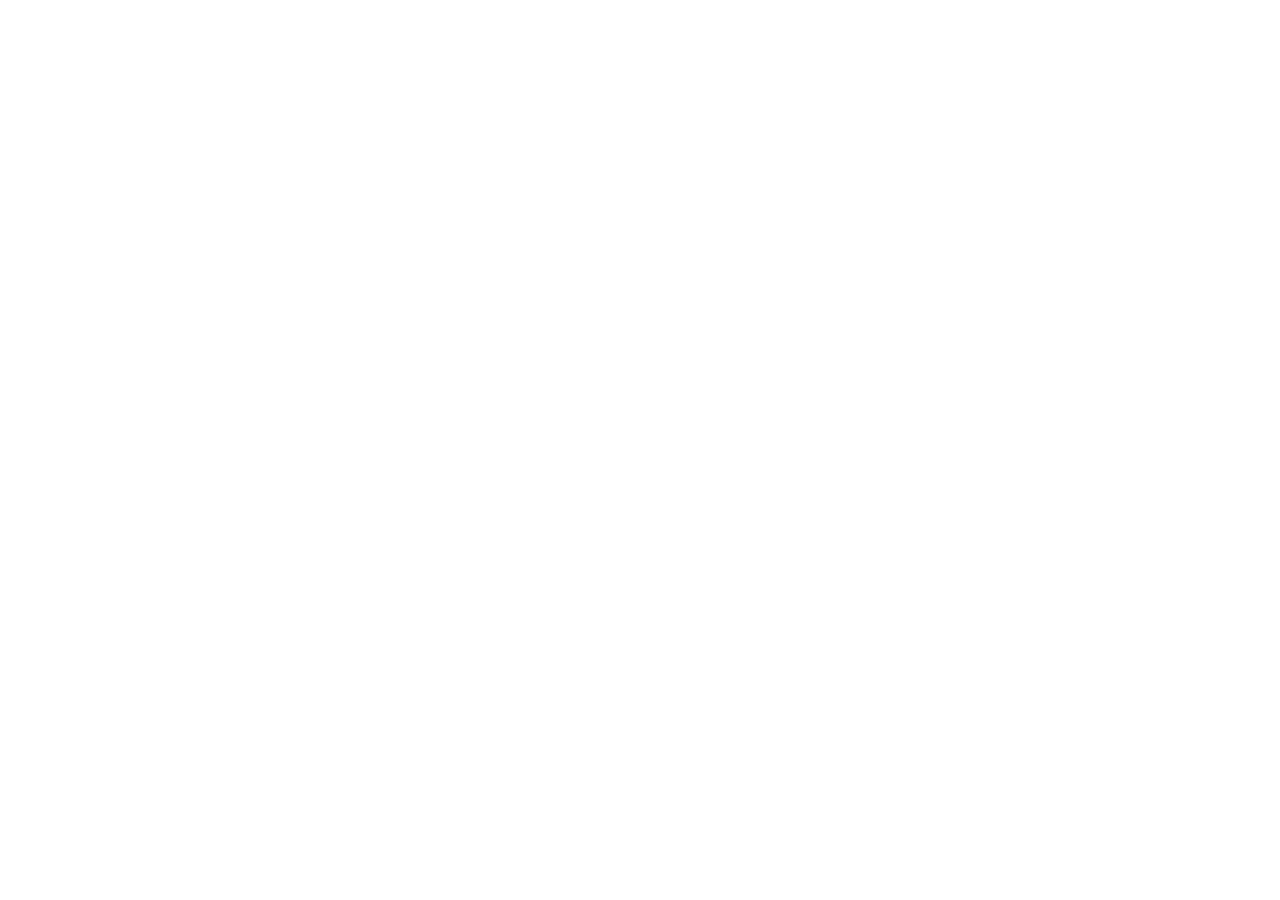
==== delete-account.html @ 54053873 "Add files via upload landing page, privacy page, delete account" ====
<!DOCTYPE html>
<html lang="en">
<head>
  <meta charset="UTF-8" />
  <meta name="viewport" content="width=device-width, initial-scale=1.0" />
  <title>Delete Account — PlantID</title>
  <meta name="description" content="How to delete your PlantID account and all associated data." />
  <link rel="stylesheet" href="style.css" />
  <link rel="icon" href="data:image/svg+xml,<svg xmlns='http://www.w3.org/2000/svg' viewBox='0 0 100 100'><text y='.9em' font-size='90'>🌿</text></svg>" />
</head>
<body class="lang-en">

<!-- ── Nav ────────────────────────────────────────────────────────────────── -->
<nav class="nav">
  <div class="nav-inner">
    <a href="index.html" class="nav-logo"><span>🌿</span> PlantID</a>
    <ul class="nav-links">
      <li><a href="index.html" lang="en">Home</a><a href="index.html" lang="es">Inicio</a></li>
      <li><a href="privacy.html" lang="en">Privacy</a><a href="privacy.html" lang="es">Privacidad</a></li>
    </ul>
    <div class="lang-toggle">
      <button class="lang-btn active" onclick="setLang('en')">EN</button>
      <button class="lang-btn"       onclick="setLang('es')">ES</button>
    </div>
  </div>
</nav>

<!-- ── Hero ───────────────────────────────────────────────────────────────── -->
<div class="legal-hero">
  <h1 lang="en">Delete Your Account</h1>
  <h1 lang="es">Eliminar tu cuenta</h1>
  <p lang="en">We respect your right to remove your data at any time.</p>
  <p lang="es">Respetamos tu derecho a eliminar tus datos en cualquier momento.</p>
</div>

<!-- ══════════════════════════════════════════════════════════════════════════
     ENGLISH VERSION
═══════════════════════════════════════════════════════════════════════════ -->
<div class="legal-body" lang="en">

  <div class="info-box">
    You can delete your PlantID account at any time. Deletion is permanent and cannot be undone. If you have an active subscription, cancel it in Google Play <strong>before</strong> deleting your account to avoid future charges.
  </div>

  <h2>Option 1 — Delete from the app (recommended)</h2>

  <ol class="steps">
    <li>
      <div>
        <strong>Open PlantID on your Android device</strong>
        Make sure you are signed in to the account you want to delete.
      </div>
    </li>
    <li>
      <div>
        <strong>Go to Settings</strong>
        Tap the settings icon (⚙️) in the top-right corner of the home screen.
      </div>
    </li>
    <li>
      <div>
        <strong>Tap "Account"</strong>
        Scroll down to find the Account section.
      </div>
    </li>
    <li>
      <div>
        <strong>Tap "Delete account"</strong>
        You will see a confirmation dialog explaining what data will be deleted.
      </div>
    </li>
    <li>
      <div>
        <strong>Confirm deletion</strong>
        Type your email address to confirm, then tap "Delete permanently". Your account and all associated data will be deleted immediately.
      </div>
    </li>
  </ol>

  <h2>Option 2 — Request deletion by email</h2>
  <p>If you cannot access the app (e.g., lost device or forgot password), send us a deletion request from the email address associated with your account:</p>

  <a href="mailto:privacy@plantid.app?subject=Account%20Deletion%20Request&body=Please%20delete%20my%20PlantID%20account%20associated%20with%20this%20email%20address." class="email-link">
    📧 privacy@plantid.app
  </a>

  <p>Use the subject line: <strong>"Account Deletion Request"</strong></p>
  <p>We will process your request within <strong>30 days</strong> and send a confirmation email when your account has been deleted.</p>

  <h2>What gets deleted</h2>
  <ul>
    <li>✅ Email address</li>
    <li>✅ Password hash</li>
    <li>✅ Identification credit history</li>
    <li>✅ Subscription plan information</li>
    <li>✅ All verification codes (OTP)</li>
    <li>✅ Google account link (if applicable)</li>
    <li>✅ All other account data stored in our database</li>
  </ul>

  <h2>What is NOT stored (so nothing to delete)</h2>
  <ul>
    <li>📸 <strong>Photos</strong> — never stored on our servers; processed in real time and discarded immediately.</li>
    <li>📍 <strong>GPS coordinates</strong> — used only for regional model selection; not stored after each request.</li>
    <li>💳 <strong>Payment data</strong> — handled entirely by Google Play; we never see or store your card details.</li>
  </ul>

  <div class="warning-box">
    <strong>⚠️ Important: Cancel your subscription first</strong><br>
    If you have an active PlantID Premium subscription, go to <strong>Google Play → Subscriptions → PlantID → Cancel</strong> before deleting your account. Deleting the app account does not automatically cancel your Google Play subscription.
  </div>

  <h2>How to cancel your subscription in Google Play</h2>
  <ol class="steps">
    <li>
      <div>
        <strong>Open Google Play Store</strong>
        Tap your profile icon in the top-right corner.
      </div>
    </li>
    <li>
      <div>
        <strong>Go to "Payments & subscriptions"</strong>
        Then tap "Subscriptions".
      </div>
    </li>
    <li>
      <div>
        <strong>Find PlantID Premium</strong>
        Tap on it to open the subscription details.
      </div>
    </li>
    <li>
      <div>
        <strong>Tap "Cancel subscription"</strong>
        Follow the prompts to confirm cancellation. You will retain Premium access until the end of the current billing period.
      </div>
    </li>
  </ol>

  <h2>Data retention after deletion</h2>
  <p>After your account is deleted:</p>
  <ul>
    <li>All personal data is permanently removed from our active database.</li>
    <li>Backup systems may retain data for up to <strong>30 additional days</strong> before it is purged from all systems.</li>
    <li>Anonymized, aggregated usage statistics (e.g., total number of requests per region) may be retained for service improvement purposes. These statistics cannot be linked back to any individual.</li>
  </ul>

  <h2>Questions?</h2>
  <p>If you have any questions about account deletion or your personal data, contact us:</p>
  <a href="mailto:privacy@plantid.app" class="email-link">📧 privacy@plantid.app</a>
  <p>See also our <a href="privacy.html">Privacy Policy</a> for full details on how we handle your data.</p>

</div>

<!-- ══════════════════════════════════════════════════════════════════════════
     SPANISH VERSION
═══════════════════════════════════════════════════════════════════════════ -->
<div class="legal-body" lang="es">

  <div class="info-box">
    Podés eliminar tu cuenta de PlantID en cualquier momento. La eliminación es permanente y no puede deshacerse. Si tenés una suscripción activa, cancelala en Google Play <strong>antes</strong> de eliminar tu cuenta para evitar cargos futuros.
  </div>

  <h2>Opción 1 — Eliminar desde la app (recomendado)</h2>

  <ol class="steps">
    <li>
      <div>
        <strong>Abrí PlantID en tu dispositivo Android</strong>
        Asegurate de estar logueado con la cuenta que querés eliminar.
      </div>
    </li>
    <li>
      <div>
        <strong>Ir a Configuración</strong>
        Tocá el ícono de configuración (⚙️) en la esquina superior derecha de la pantalla principal.
      </div>
    </li>
    <li>
      <div>
        <strong>Tocar "Cuenta"</strong>
        Desplazate hacia abajo para encontrar la sección de Cuenta.
      </div>
    </li>
    <li>
      <div>
        <strong>Tocar "Eliminar cuenta"</strong>
        Verás un cuadro de confirmación que explica qué datos se eliminarán.
      </div>
    </li>
    <li>
      <div>
        <strong>Confirmar la eliminación</strong>
        Ingresá tu dirección de email para confirmar, luego tocá "Eliminar permanentemente". Tu cuenta y todos los datos asociados se eliminarán de inmediato.
      </div>
    </li>
  </ol>

  <h2>Opción 2 — Solicitar eliminación por email</h2>
  <p>Si no podés acceder a la app (por ejemplo, dispositivo perdido o contraseña olvidada), envianos una solicitud de eliminación desde la dirección de email asociada a tu cuenta:</p>

  <a href="mailto:privacy@plantid.app?subject=Solicitud%20de%20Eliminacion%20de%20Cuenta&body=Por%20favor%20eliminen%20mi%20cuenta%20de%20PlantID%20asociada%20a%20este%20email." class="email-link">
    📧 privacy@plantid.app
  </a>

  <p>Usá el asunto: <strong>"Solicitud de Eliminación de Cuenta"</strong></p>
  <p>Procesaremos tu solicitud dentro de los <strong>30 días</strong> y te enviaremos un email de confirmación cuando tu cuenta haya sido eliminada.</p>

  <h2>Qué se elimina</h2>
  <ul>
    <li>✅ Dirección de email</li>
    <li>✅ Hash de contraseña</li>
    <li>✅ Historial de créditos de identificación</li>
    <li>✅ Información del plan de suscripción</li>
    <li>✅ Todos los códigos de verificación (OTP)</li>
    <li>✅ Vínculo con cuenta de Google (si aplica)</li>
    <li>✅ Todos los demás datos de cuenta almacenados en nuestra base de datos</li>
  </ul>

  <h2>Qué NO se almacena (por lo tanto nada que eliminar)</h2>
  <ul>
    <li>📸 <strong>Fotos</strong> — nunca se almacenan en nuestros servidores; se procesan en tiempo real y se descartan de inmediato.</li>
    <li>📍 <strong>Coordenadas GPS</strong> — se usan solo para seleccionar el modelo regional; no se almacenan después de cada solicitud.</li>
    <li>💳 <strong>Datos de pago</strong> — gestionados completamente por Google Play; nunca vemos ni almacenamos los datos de tu tarjeta.</li>
  </ul>

  <div class="warning-box">
    <strong>⚠️ Importante: Cancelá tu suscripción primero</strong><br>
    Si tenés una suscripción activa a PlantID Premium, andá a <strong>Google Play → Suscripciones → PlantID → Cancelar</strong> antes de eliminar tu cuenta. Eliminar la cuenta de la app no cancela automáticamente tu suscripción de Google Play.
  </div>

  <h2>Cómo cancelar tu suscripción en Google Play</h2>
  <ol class="steps">
    <li>
      <div>
        <strong>Abrí Google Play Store</strong>
        Tocá tu ícono de perfil en la esquina superior derecha.
      </div>
    </li>
    <li>
      <div>
        <strong>Ir a "Pagos y suscripciones"</strong>
        Luego tocá "Suscripciones".
      </div>
    </li>
    <li>
      <div>
        <strong>Encontrá PlantID Premium</strong>
        Tocá para abrir los detalles de la suscripción.
      </div>
    </li>
    <li>
      <div>
        <strong>Tocar "Cancelar suscripción"</strong>
        Seguí las instrucciones para confirmar la cancelación. Conservarás el acceso Premium hasta el final del período de facturación actual.
      </div>
    </li>
  </ol>

  <h2>Retención de datos después de la eliminación</h2>
  <p>Después de eliminar tu cuenta:</p>
  <ul>
    <li>Todos los datos personales se eliminan permanentemente de nuestra base de datos activa.</li>
    <li>Los sistemas de respaldo pueden retener datos por hasta <strong>30 días adicionales</strong> antes de que se purguen de todos los sistemas.</li>
    <li>Las estadísticas de uso anonimizadas y agregadas (por ejemplo, número total de solicitudes por región) pueden conservarse para mejorar el servicio. Estas estadísticas no pueden vincularse a ningún individuo.</li>
  </ul>

  <h2>¿Tenés preguntas?</h2>
  <p>Si tenés preguntas sobre la eliminación de cuenta o tus datos personales, contactanos:</p>
  <a href="mailto:privacy@plantid.app" class="email-link">📧 privacy@plantid.app</a>
  <p>Consultá también nuestra <a href="privacy.html">Política de Privacidad</a> para todos los detalles sobre cómo manejamos tus datos.</p>

</div>

<!-- ── Footer ──────────────────────────────────────────────────────────────── -->
<footer class="footer">
  <ul class="footer-links">
    <li><a href="index.html">PlantID</a></li>
    <li><a href="privacy.html" lang="en">Privacy Policy</a><a href="privacy.html" lang="es">Política de Privacidad</a></li>
    <li><a href="delete-account.html" lang="en">Delete Account</a><a href="delete-account.html" lang="es">Borrar Cuenta</a></li>
  </ul>
  <p lang="en">&copy; 2025 PlantID. For research and educational use only.</p>
  <p lang="es">&copy; 2025 PlantID. Solo para uso educativo e investigación.</p>
</footer>

<script>
  function setLang(lang) {
    document.body.className = 'lang-' + lang;
    document.documentElement.lang = lang;
    localStorage.setItem('plantid-lang', lang);
    document.querySelectorAll('.lang-btn').forEach(btn => {
      btn.classList.toggle('active', btn.textContent.trim().toLowerCase() === lang);
    });
  }
  const saved = localStorage.getItem('plantid-lang') || 'en';
  setLang(saved);
</script>
</body>
</html>
---- style.css ----
/* ── Reset & base ─────────────────────────────────────────────────────────── */
*, *::before, *::after { box-sizing: border-box; margin: 0; padding: 0; }

:root {
  --green-dark:   #1b4332;
  --green-mid:    #2d6a4f;
  --green-main:   #40916c;
  --green-light:  #74c69d;
  --green-pale:   #d8f3dc;
  --green-bg:     #f0faf4;
  --text-dark:    #1a1a2e;
  --text-mid:     #4a4a6a;
  --text-light:   #6c757d;
  --white:        #ffffff;
  --radius:       12px;
  --shadow:       0 4px 24px rgba(0,0,0,.09);
  --shadow-sm:    0 2px 10px rgba(0,0,0,.06);
}

html { scroll-behavior: smooth; }

body {
  font-family: -apple-system, BlinkMacSystemFont, 'Segoe UI', Roboto, Helvetica, Arial, sans-serif;
  color: var(--text-dark);
  background: var(--white);
  line-height: 1.65;
  font-size: 16px;
}

a { color: var(--green-main); text-decoration: none; }
a:hover { text-decoration: underline; }

img { max-width: 100%; display: block; }

/* ── Language hidden ──────────────────────────────────────────────────────── */
[lang="en"], [lang="es"] { display: none; }
body.lang-en [lang="en"] { display: revert; }
body.lang-es [lang="es"] { display: revert; }

/* ── Nav ──────────────────────────────────────────────────────────────────── */
.nav {
  position: sticky;
  top: 0;
  z-index: 100;
  background: rgba(255,255,255,.92);
  backdrop-filter: blur(10px);
  border-bottom: 1px solid var(--green-pale);
  padding: 0 24px;
}
.nav-inner {
  max-width: 960px;
  margin: 0 auto;
  display: flex;
  align-items: center;
  justify-content: space-between;
  height: 60px;
  gap: 16px;
}
.nav-logo {
  display: flex;
  align-items: center;
  gap: 10px;
  font-weight: 700;
  font-size: 1.1rem;
  color: var(--green-dark);
  text-decoration: none;
}
.nav-logo span { font-size: 1.5rem; }
.nav-links {
  display: flex;
  align-items: center;
  gap: 20px;
  list-style: none;
}
.nav-links a {
  font-size: .9rem;
  color: var(--text-mid);
  font-weight: 500;
}
.nav-links a:hover { color: var(--green-main); text-decoration: none; }

/* ── Lang toggle ──────────────────────────────────────────────────────────── */
.lang-toggle {
  display: flex;
  gap: 2px;
  background: var(--green-pale);
  border-radius: 8px;
  padding: 3px;
  flex-shrink: 0;
}
.lang-btn {
  border: none;
  background: transparent;
  padding: 4px 10px;
  border-radius: 6px;
  font-size: .8rem;
  font-weight: 600;
  cursor: pointer;
  color: var(--green-dark);
  transition: background .15s, color .15s;
}
.lang-btn.active {
  background: var(--white);
  color: var(--green-main);
  box-shadow: var(--shadow-sm);
}

/* ── Hero ─────────────────────────────────────────────────────────────────── */
.hero {
  background: linear-gradient(145deg, var(--green-dark) 0%, var(--green-main) 100%);
  color: var(--white);
  padding: 80px 24px 72px;
  text-align: center;
}
.hero-emoji { font-size: 80px; line-height: 1; margin-bottom: 20px; }
.hero h1 {
  font-size: clamp(2rem, 5vw, 3.2rem);
  font-weight: 800;
  letter-spacing: -.5px;
  margin-bottom: 16px;
}
.hero p {
  font-size: clamp(1rem, 2.5vw, 1.2rem);
  opacity: .88;
  max-width: 540px;
  margin: 0 auto 36px;
}
.hero-btns {
  display: flex;
  justify-content: center;
  gap: 14px;
  flex-wrap: wrap;
}
.btn {
  display: inline-flex;
  align-items: center;
  gap: 8px;
  padding: 14px 28px;
  border-radius: 50px;
  font-weight: 700;
  font-size: .95rem;
  transition: transform .15s, box-shadow .15s;
  cursor: pointer;
  border: none;
}
.btn:hover { transform: translateY(-2px); text-decoration: none; }
.btn-primary {
  background: var(--white);
  color: var(--green-dark);
  box-shadow: 0 4px 20px rgba(0,0,0,.2);
}
.btn-primary:hover { box-shadow: 0 8px 30px rgba(0,0,0,.25); }
.btn-outline {
  background: transparent;
  color: var(--white);
  border: 2px solid rgba(255,255,255,.5);
}
.btn-outline:hover { border-color: var(--white); }

/* ── Badges row ───────────────────────────────────────────────────────────── */
.badges {
  display: flex;
  justify-content: center;
  gap: 10px;
  flex-wrap: wrap;
  margin-top: 28px;
}
.badge {
  background: rgba(255,255,255,.15);
  border: 1px solid rgba(255,255,255,.25);
  color: var(--white);
  padding: 5px 14px;
  border-radius: 50px;
  font-size: .82rem;
  font-weight: 600;
}

/* ── Section ──────────────────────────────────────────────────────────────── */
.section { padding: 72px 24px; }
.section-inner { max-width: 960px; margin: 0 auto; }
.section-alt { background: var(--green-bg); }

.section-label {
  text-transform: uppercase;
  font-size: .75rem;
  font-weight: 700;
  letter-spacing: 1.5px;
  color: var(--green-main);
  margin-bottom: 8px;
}
.section h2 {
  font-size: clamp(1.5rem, 3.5vw, 2.2rem);
  font-weight: 800;
  color: var(--green-dark);
  margin-bottom: 12px;
}
.section-sub {
  color: var(--text-mid);
  font-size: 1.05rem;
  max-width: 560px;
  margin-bottom: 48px;
}

/* ── Features grid ────────────────────────────────────────────────────────── */
.features-grid {
  display: grid;
  grid-template-columns: repeat(auto-fit, minmax(240px, 1fr));
  gap: 24px;
}
.feature-card {
  background: var(--white);
  border-radius: var(--radius);
  padding: 28px 24px;
  box-shadow: var(--shadow-sm);
  border: 1px solid var(--green-pale);
  transition: transform .15s, box-shadow .15s;
}
.feature-card:hover {
  transform: translateY(-4px);
  box-shadow: var(--shadow);
}
.feature-icon { font-size: 2.2rem; margin-bottom: 14px; }
.feature-card h3 {
  font-size: 1.05rem;
  font-weight: 700;
  color: var(--green-dark);
  margin-bottom: 8px;
}
.feature-card p { font-size: .92rem; color: var(--text-mid); }

/* ── Regions ──────────────────────────────────────────────────────────────── */
.regions-grid {
  display: grid;
  grid-template-columns: repeat(auto-fit, minmax(180px, 1fr));
  gap: 14px;
  margin-top: 12px;
}
.region-chip {
  background: var(--white);
  border: 1.5px solid var(--green-pale);
  border-radius: var(--radius);
  padding: 16px;
  text-align: center;
  font-size: .88rem;
  font-weight: 600;
  color: var(--green-dark);
}
.region-chip .flag { font-size: 1.4rem; display: block; margin-bottom: 6px; }

/* ── Plans ────────────────────────────────────────────────────────────────── */
.plans-grid {
  display: grid;
  grid-template-columns: repeat(auto-fit, minmax(260px, 1fr));
  gap: 24px;
}
.plan-card {
  border-radius: var(--radius);
  padding: 32px 28px;
  border: 2px solid var(--green-pale);
  position: relative;
}
.plan-card.featured {
  border-color: var(--green-main);
  background: var(--green-dark);
  color: var(--white);
}
.plan-badge {
  position: absolute;
  top: -13px;
  left: 50%;
  transform: translateX(-50%);
  background: var(--green-light);
  color: var(--green-dark);
  font-size: .75rem;
  font-weight: 700;
  padding: 3px 14px;
  border-radius: 50px;
  white-space: nowrap;
}
.plan-name {
  font-size: 1.1rem;
  font-weight: 700;
  margin-bottom: 6px;
}
.plan-price {
  font-size: 2rem;
  font-weight: 800;
  margin: 12px 0 4px;
  color: var(--green-main);
}
.plan-card.featured .plan-price { color: var(--green-light); }
.plan-period { font-size: .85rem; color: var(--text-light); margin-bottom: 24px; }
.plan-card.featured .plan-period { color: rgba(255,255,255,.6); }
.plan-features { list-style: none; }
.plan-features li {
  display: flex;
  align-items: center;
  gap: 10px;
  padding: 6px 0;
  font-size: .92rem;
}
.plan-features li::before { content: '✓'; color: var(--green-main); font-weight: 700; flex-shrink: 0; }
.plan-card.featured .plan-features li::before { color: var(--green-light); }

/* ── CTA ──────────────────────────────────────────────────────────────────── */
.cta {
  background: linear-gradient(135deg, var(--green-dark) 0%, var(--green-mid) 100%);
  color: var(--white);
  text-align: center;
  padding: 72px 24px;
}
.cta h2 {
  font-size: clamp(1.6rem, 4vw, 2.4rem);
  font-weight: 800;
  margin-bottom: 14px;
}
.cta p { opacity: .85; margin-bottom: 32px; font-size: 1.05rem; }

/* ── Footer ───────────────────────────────────────────────────────────────── */
.footer {
  background: var(--green-dark);
  color: rgba(255,255,255,.7);
  padding: 40px 24px;
  text-align: center;
  font-size: .88rem;
}
.footer-links {
  display: flex;
  justify-content: center;
  gap: 24px;
  flex-wrap: wrap;
  margin-bottom: 16px;
  list-style: none;
}
.footer-links a { color: rgba(255,255,255,.7); }
.footer-links a:hover { color: var(--white); text-decoration: none; }

/* ── Legal pages ──────────────────────────────────────────────────────────── */
.legal-hero {
  background: linear-gradient(135deg, var(--green-dark) 0%, var(--green-mid) 100%);
  color: var(--white);
  padding: 60px 24px 50px;
  text-align: center;
}
.legal-hero h1 { font-size: clamp(1.8rem, 4vw, 2.6rem); font-weight: 800; margin-bottom: 10px; }
.legal-hero p { opacity: .8; font-size: .95rem; }

.legal-body {
  max-width: 760px;
  margin: 0 auto;
  padding: 56px 24px;
}
.legal-body h2 {
  font-size: 1.25rem;
  font-weight: 700;
  color: var(--green-dark);
  margin: 40px 0 10px;
  padding-bottom: 8px;
  border-bottom: 2px solid var(--green-pale);
}
.legal-body h2:first-child { margin-top: 0; }
.legal-body p, .legal-body li { color: var(--text-mid); margin-bottom: 10px; font-size: .97rem; }
.legal-body ul { padding-left: 20px; margin-bottom: 12px; }
.legal-body li { margin-bottom: 6px; }
.legal-body strong { color: var(--text-dark); }
.legal-body a { color: var(--green-main); }

.info-box {
  background: var(--green-bg);
  border-left: 4px solid var(--green-main);
  border-radius: 0 var(--radius) var(--radius) 0;
  padding: 16px 20px;
  margin: 20px 0;
  font-size: .95rem;
  color: var(--text-mid);
}

/* Delete steps */
.steps { list-style: none; counter-reset: steps; }
.steps li {
  counter-increment: steps;
  display: flex;
  align-items: flex-start;
  gap: 16px;
  margin-bottom: 20px;
}
.steps li::before {
  content: counter(steps);
  display: flex;
  align-items: center;
  justify-content: center;
  min-width: 32px;
  height: 32px;
  background: var(--green-main);
  color: var(--white);
  border-radius: 50%;
  font-weight: 700;
  font-size: .9rem;
  flex-shrink: 0;
  margin-top: 2px;
}
.steps li div strong { display: block; color: var(--text-dark); margin-bottom: 2px; }

.warning-box {
  background: #fff8e1;
  border-left: 4px solid #f9a825;
  border-radius: 0 var(--radius) var(--radius) 0;
  padding: 16px 20px;
  margin: 20px 0;
  font-size: .95rem;
  color: #5d4037;
}

.email-link {
  display: inline-flex;
  align-items: center;
  gap: 8px;
  background: var(--green-pale);
  border: 1.5px solid var(--green-light);
  border-radius: 8px;
  padding: 10px 18px;
  font-weight: 600;
  color: var(--green-dark);
  margin: 12px 0;
  transition: background .15s;
}
.email-link:hover { background: var(--green-light); color: var(--white); text-decoration: none; }

/* ── Responsive ───────────────────────────────────────────────────────────── */
@media (max-width: 640px) {
  .nav-links { display: none; }
  .section { padding: 52px 20px; }
  .hero { padding: 56px 20px 52px; }
  .legal-body { padding: 40px 20px; }
}
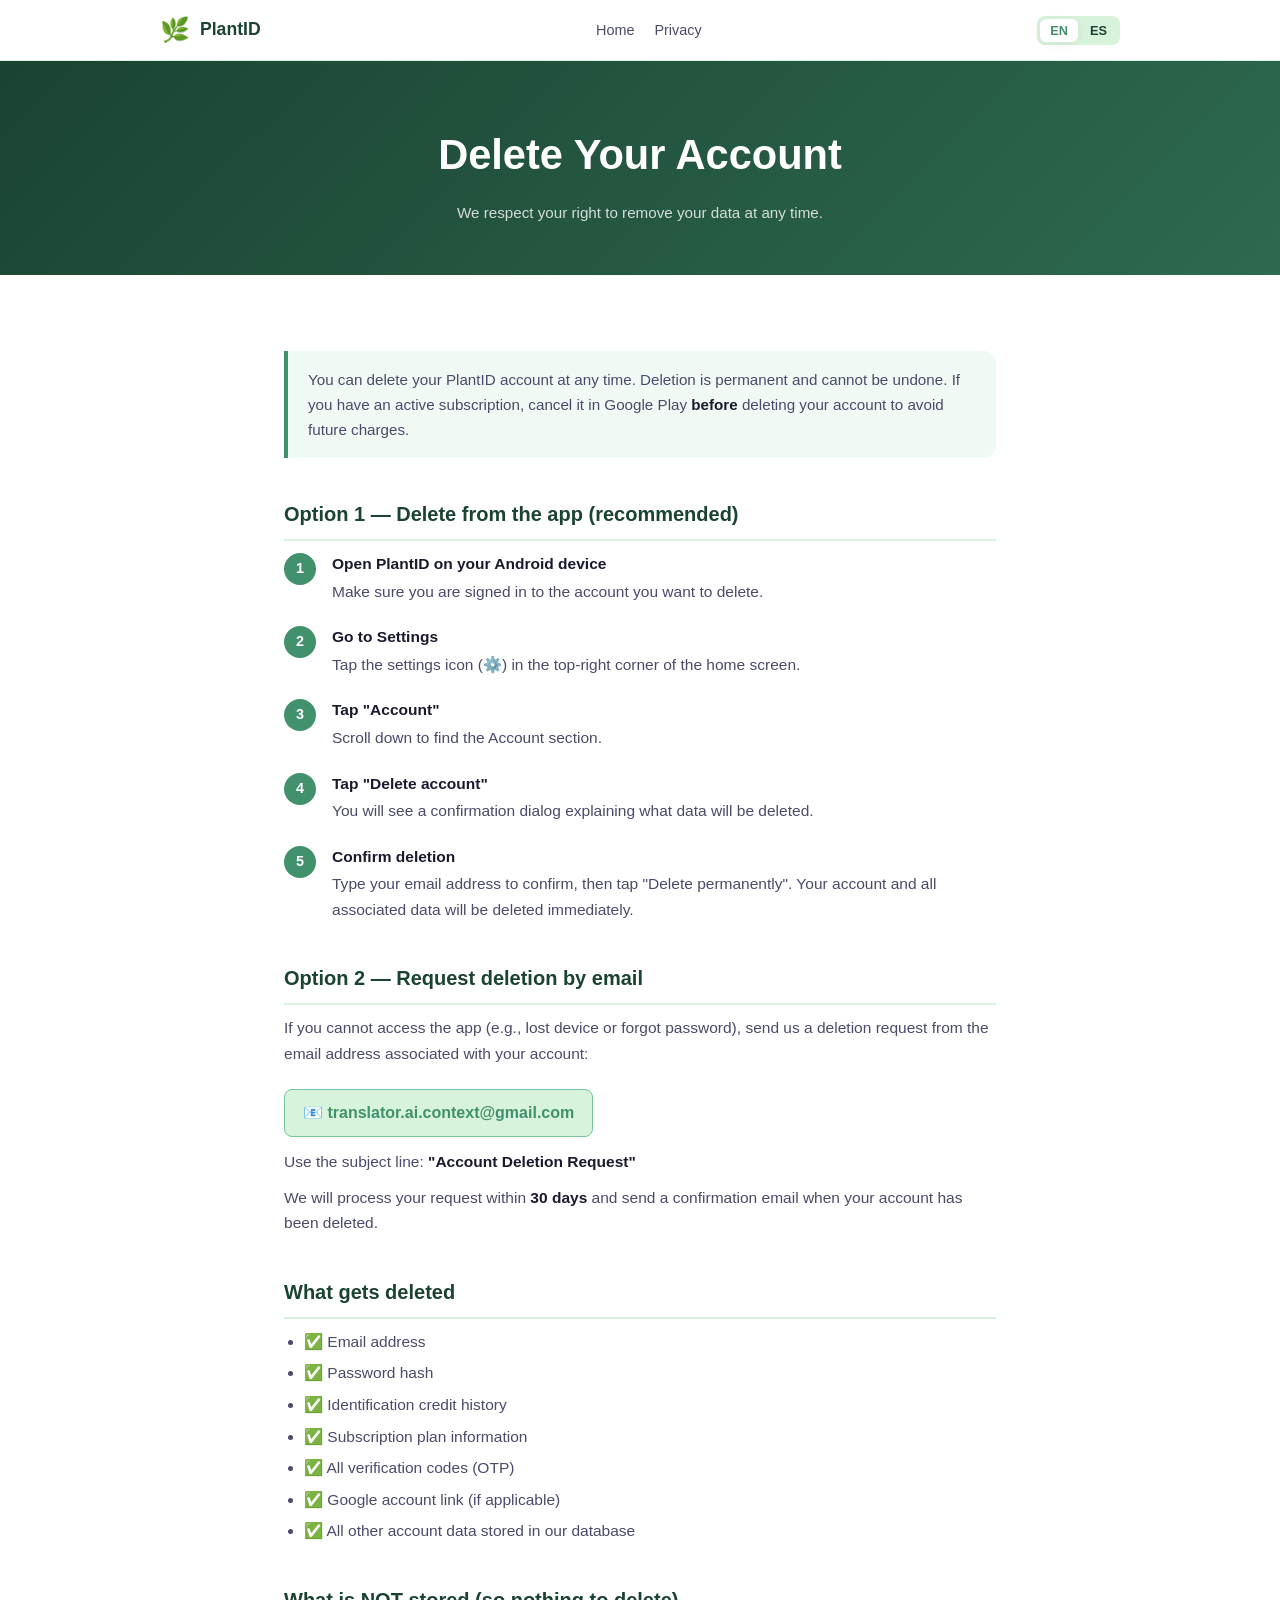
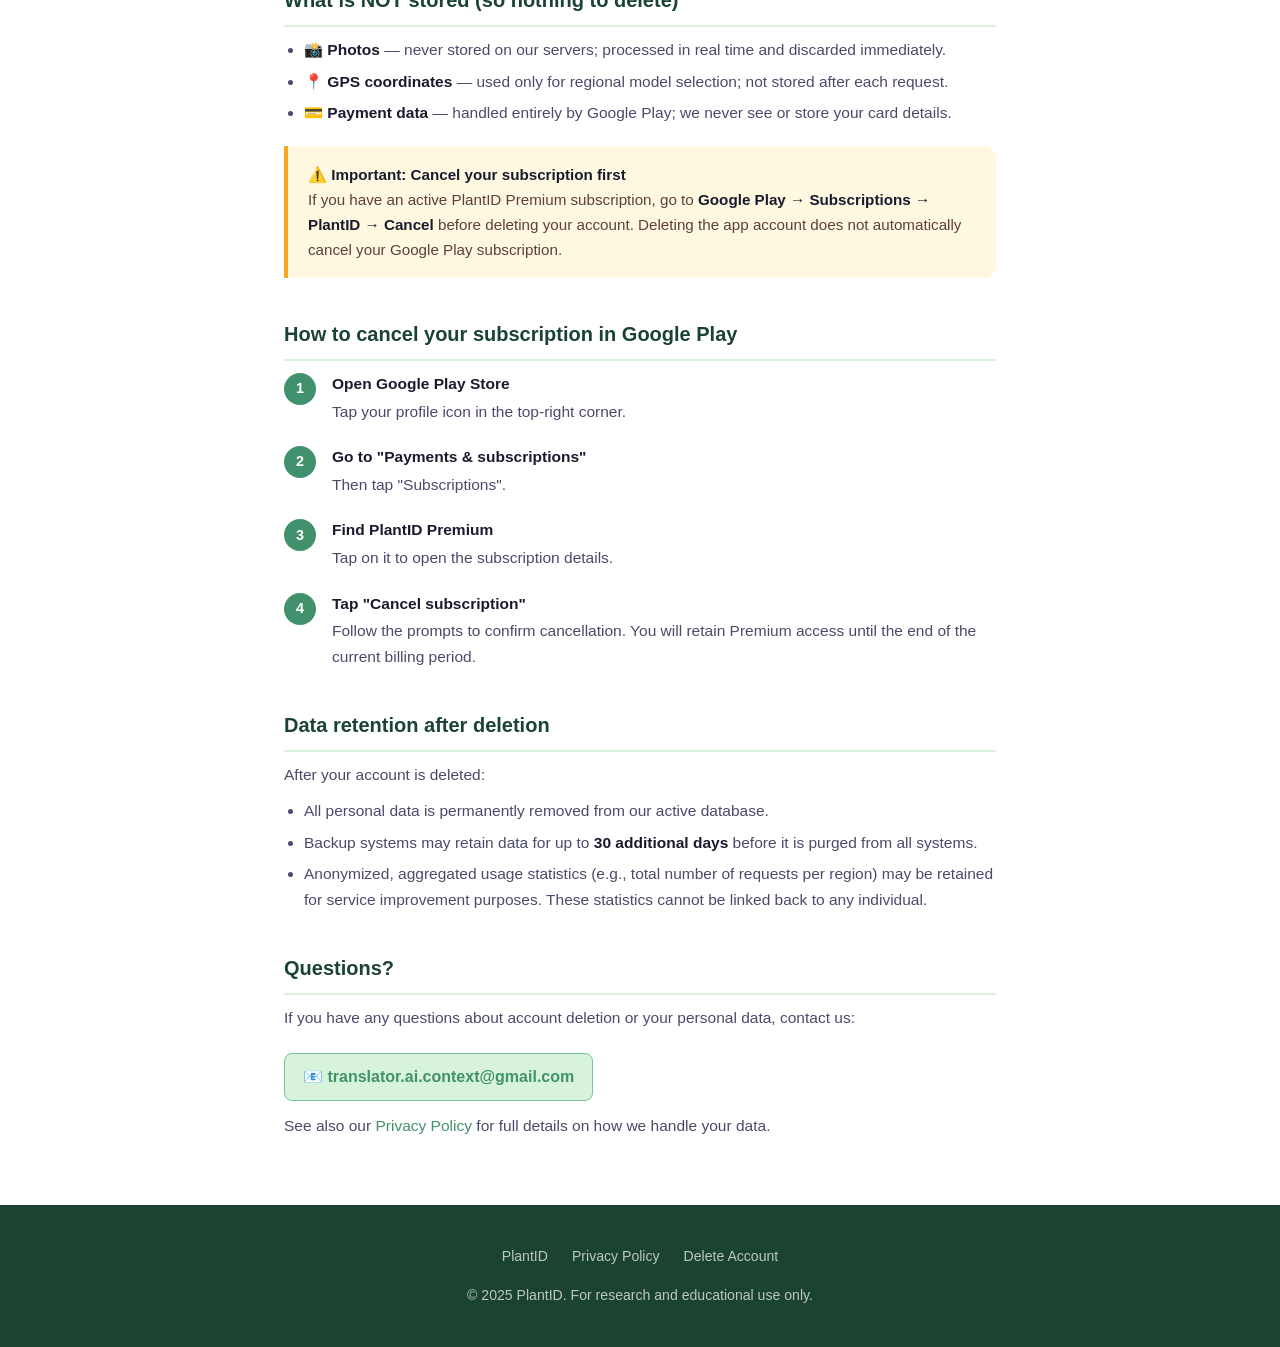
==== commit 1e35ada4: "Update email contact for account deletion requests" ====
--- a/delete-account.html
+++ b/delete-account.html
@@ -80,8 +80,8 @@
   <h2>Option 2 — Request deletion by email</h2>
   <p>If you cannot access the app (e.g., lost device or forgot password), send us a deletion request from the email address associated with your account:</p>
 
-  <a href="mailto:privacy@plantid.app?subject=Account%20Deletion%20Request&body=Please%20delete%20my%20PlantID%20account%20associated%20with%20this%20email%20address." class="email-link">
-    📧 privacy@plantid.app
+  <a href="mailto:translator.ai.context@gmail.com?subject=Account%20Deletion%20Request&body=Please%20delete%20my%20PlantID%20account%20associated%20with%20this%20email%20address." class="email-link">
+    📧 translator.ai.context@gmail.com
   </a>
 
   <p>Use the subject line: <strong>"Account Deletion Request"</strong></p>
@@ -148,7 +148,7 @@
 
   <h2>Questions?</h2>
   <p>If you have any questions about account deletion or your personal data, contact us:</p>
-  <a href="mailto:privacy@plantid.app" class="email-link">📧 privacy@plantid.app</a>
+  <a href="mailto:translator.ai.context@gmail.com" class="email-link">📧 translator.ai.context@gmail.com</a>
   <p>See also our <a href="privacy.html">Privacy Policy</a> for full details on how we handle your data.</p>
 
 </div>
@@ -200,7 +200,7 @@
   <h2>Opción 2 — Solicitar eliminación por email</h2>
   <p>Si no podés acceder a la app (por ejemplo, dispositivo perdido o contraseña olvidada), envianos una solicitud de eliminación desde la dirección de email asociada a tu cuenta:</p>
 
-  <a href="mailto:privacy@plantid.app?subject=Solicitud%20de%20Eliminacion%20de%20Cuenta&body=Por%20favor%20eliminen%20mi%20cuenta%20de%20PlantID%20asociada%20a%20este%20email." class="email-link">
+  <a href="mailto:translator.ai.context@gmail.com?subject=Solicitud%20de%20Eliminacion%20de%20Cuenta&body=Por%20favor%20eliminen%20mi%20cuenta%20de%20PlantID%20asociada%20a%20este%20email." class="email-link">
     📧 privacy@plantid.app
   </a>
 
@@ -268,7 +268,7 @@
 
   <h2>¿Tenés preguntas?</h2>
   <p>Si tenés preguntas sobre la eliminación de cuenta o tus datos personales, contactanos:</p>
-  <a href="mailto:privacy@plantid.app" class="email-link">📧 privacy@plantid.app</a>
+  <a href="mailto:translator.ai.context@gmail.com" class="email-link">📧 translator.ai.context@gmail.com</a>
   <p>Consultá también nuestra <a href="privacy.html">Política de Privacidad</a> para todos los detalles sobre cómo manejamos tus datos.</p>
 
 </div>
--- a/style.css
+++ b/style.css
@@ -33,7 +33,9 @@
 img { max-width: 100%; display: block; }
 
 /* ── Language hidden ──────────────────────────────────────────────────────── */
-[lang="en"], [lang="es"] { display: none; }
+/* Usar "body [lang]" para no ocultar <html lang="en"> que causaría página en blanco */
+body [lang="en"],
+body [lang="es"] { display: none; }
 body.lang-en [lang="en"] { display: revert; }
 body.lang-es [lang="es"] { display: revert; }
 
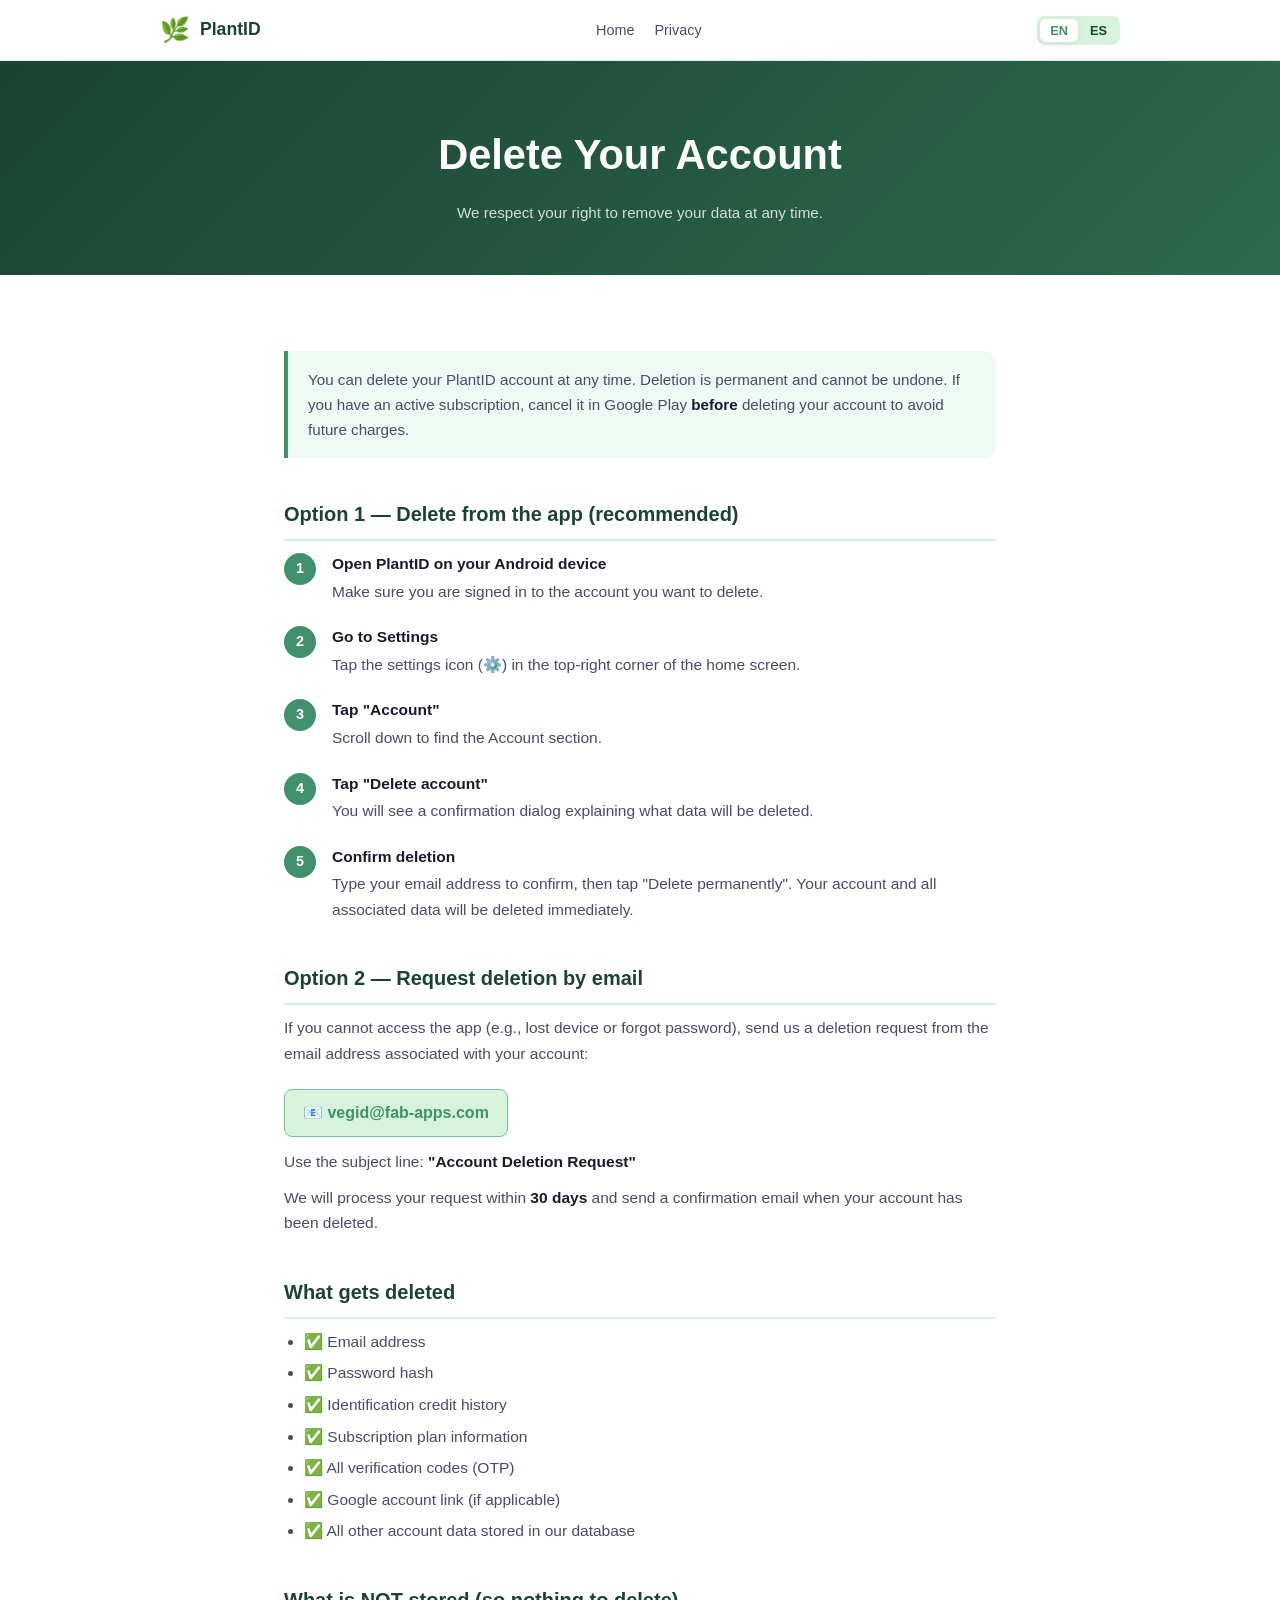
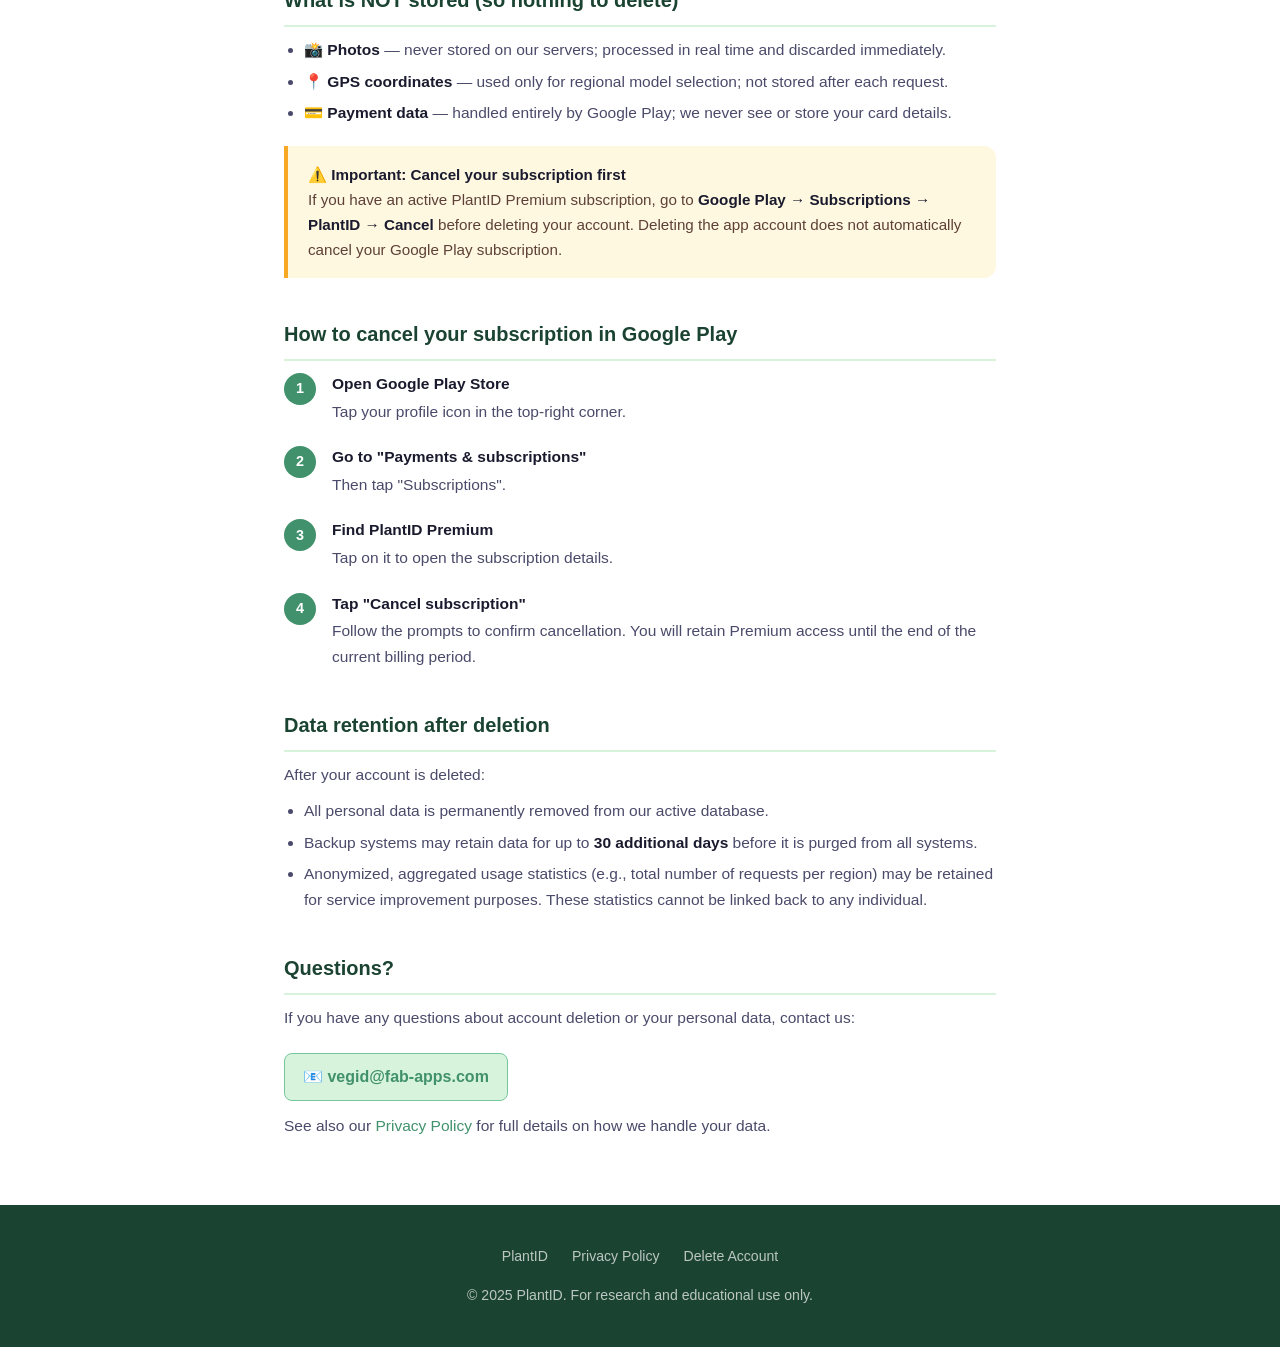
==== commit 8fd11fec: "Update email address for account deletion requests" ====
--- a/delete-account.html
+++ b/delete-account.html
@@ -80,8 +80,8 @@
   <h2>Option 2 — Request deletion by email</h2>
   <p>If you cannot access the app (e.g., lost device or forgot password), send us a deletion request from the email address associated with your account:</p>
 
-  <a href="mailto:translator.ai.context@gmail.com?subject=Account%20Deletion%20Request&body=Please%20delete%20my%20PlantID%20account%20associated%20with%20this%20email%20address." class="email-link">
-    📧 translator.ai.context@gmail.com
+  <a href="mailto:vegid@fab-apps.com?subject=Account%20Deletion%20Request&body=Please%20delete%20my%20PlantID%20account%20associated%20with%20this%20email%20address." class="email-link">
+    📧 vegid@fab-apps.com
   </a>
 
   <p>Use the subject line: <strong>"Account Deletion Request"</strong></p>
@@ -148,7 +148,7 @@
 
   <h2>Questions?</h2>
   <p>If you have any questions about account deletion or your personal data, contact us:</p>
-  <a href="mailto:translator.ai.context@gmail.com" class="email-link">📧 translator.ai.context@gmail.com</a>
+  <a href="mailto:vegid@fab-apps.com" class="email-link">📧 vegid@fab-apps.com</a>
   <p>See also our <a href="privacy.html">Privacy Policy</a> for full details on how we handle your data.</p>
 
 </div>
@@ -200,8 +200,8 @@
   <h2>Opción 2 — Solicitar eliminación por email</h2>
   <p>Si no podés acceder a la app (por ejemplo, dispositivo perdido o contraseña olvidada), envianos una solicitud de eliminación desde la dirección de email asociada a tu cuenta:</p>
 
-  <a href="mailto:translator.ai.context@gmail.com?subject=Solicitud%20de%20Eliminacion%20de%20Cuenta&body=Por%20favor%20eliminen%20mi%20cuenta%20de%20PlantID%20asociada%20a%20este%20email." class="email-link">
-    📧 privacy@plantid.app
+  <a href="mailto:vegid@fab-apps.com?subject=Solicitud%20de%20Eliminacion%20de%20Cuenta&body=Por%20favor%20eliminen%20mi%20cuenta%20de%20PlantID%20asociada%20a%20este%20email." class="email-link">
+    📧 vegid@fab-apps.com
   </a>
 
   <p>Usá el asunto: <strong>"Solicitud de Eliminación de Cuenta"</strong></p>
@@ -268,7 +268,7 @@
 
   <h2>¿Tenés preguntas?</h2>
   <p>Si tenés preguntas sobre la eliminación de cuenta o tus datos personales, contactanos:</p>
-  <a href="mailto:translator.ai.context@gmail.com" class="email-link">📧 translator.ai.context@gmail.com</a>
+  <a href="mailto:vegid@fab-apps.com" class="email-link">📧 vegid@fab-apps.com</a>
   <p>Consultá también nuestra <a href="privacy.html">Política de Privacidad</a> para todos los detalles sobre cómo manejamos tus datos.</p>
 
 </div>
